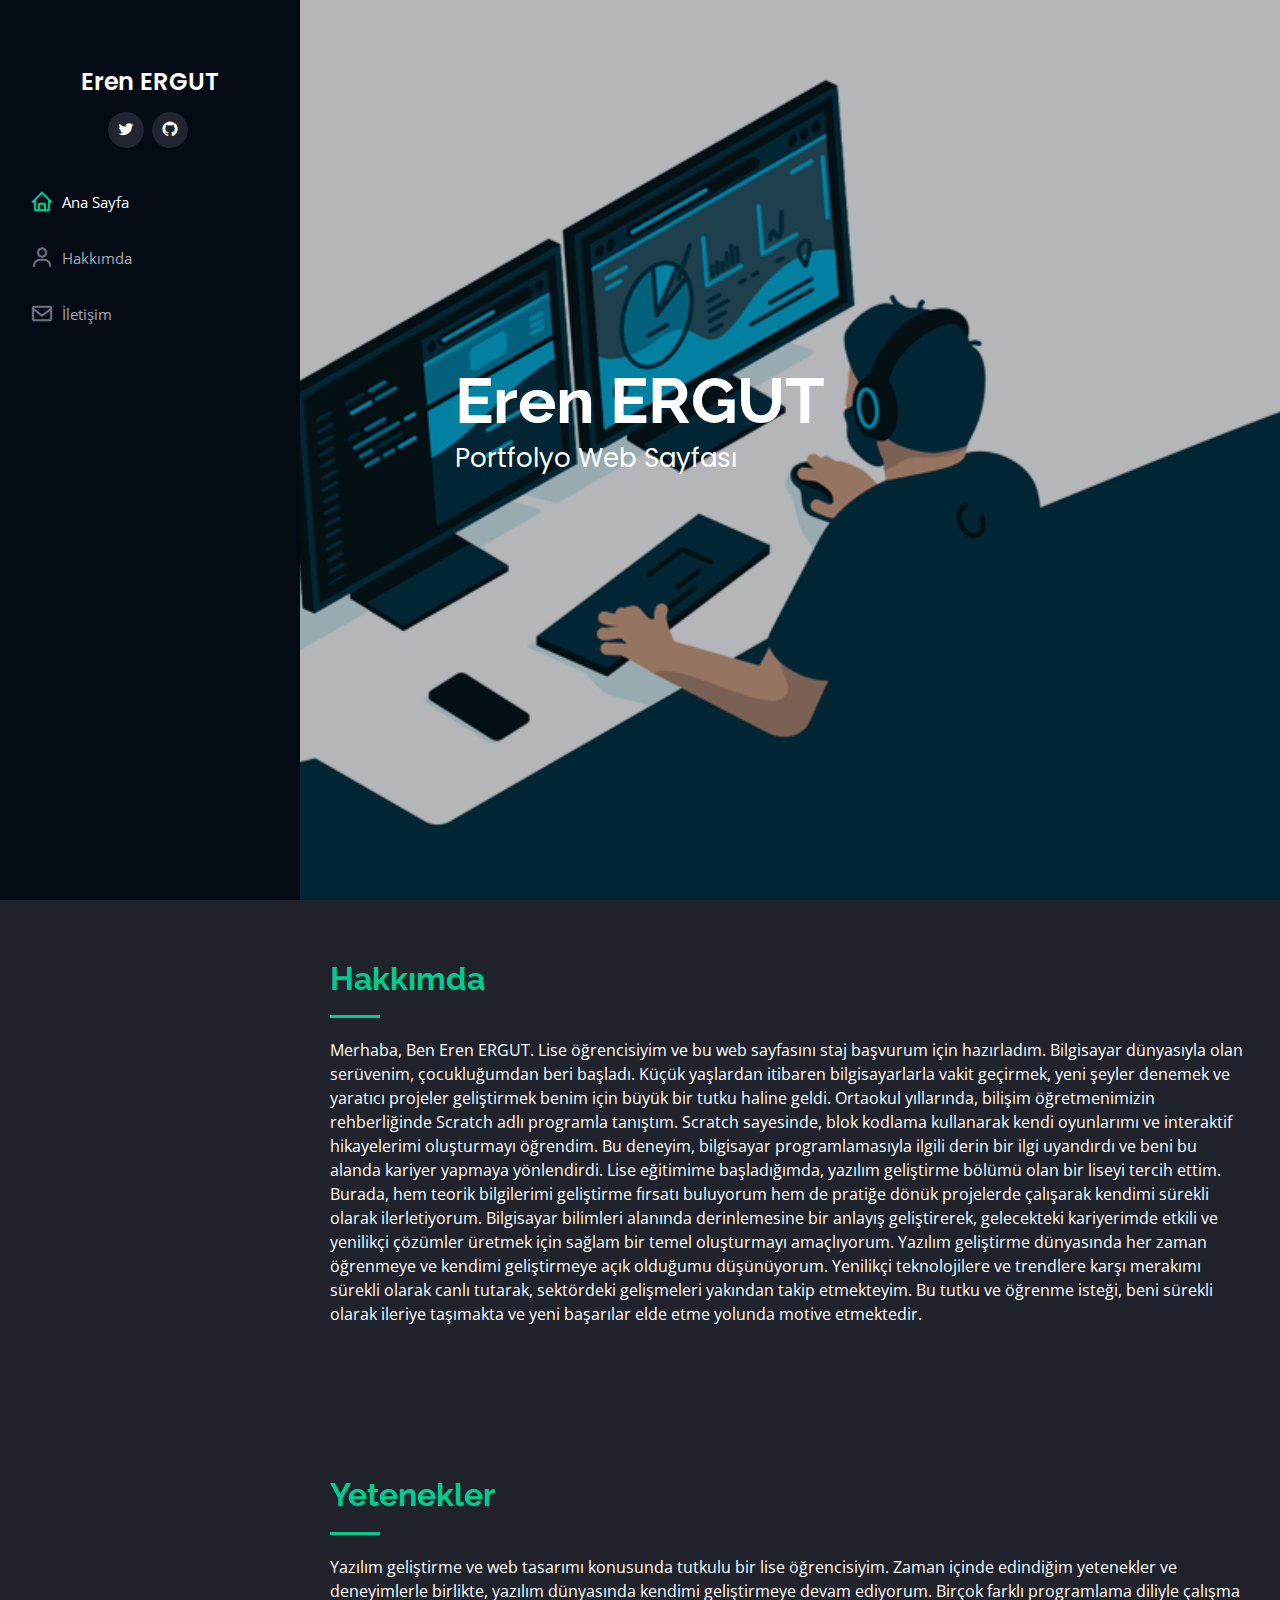
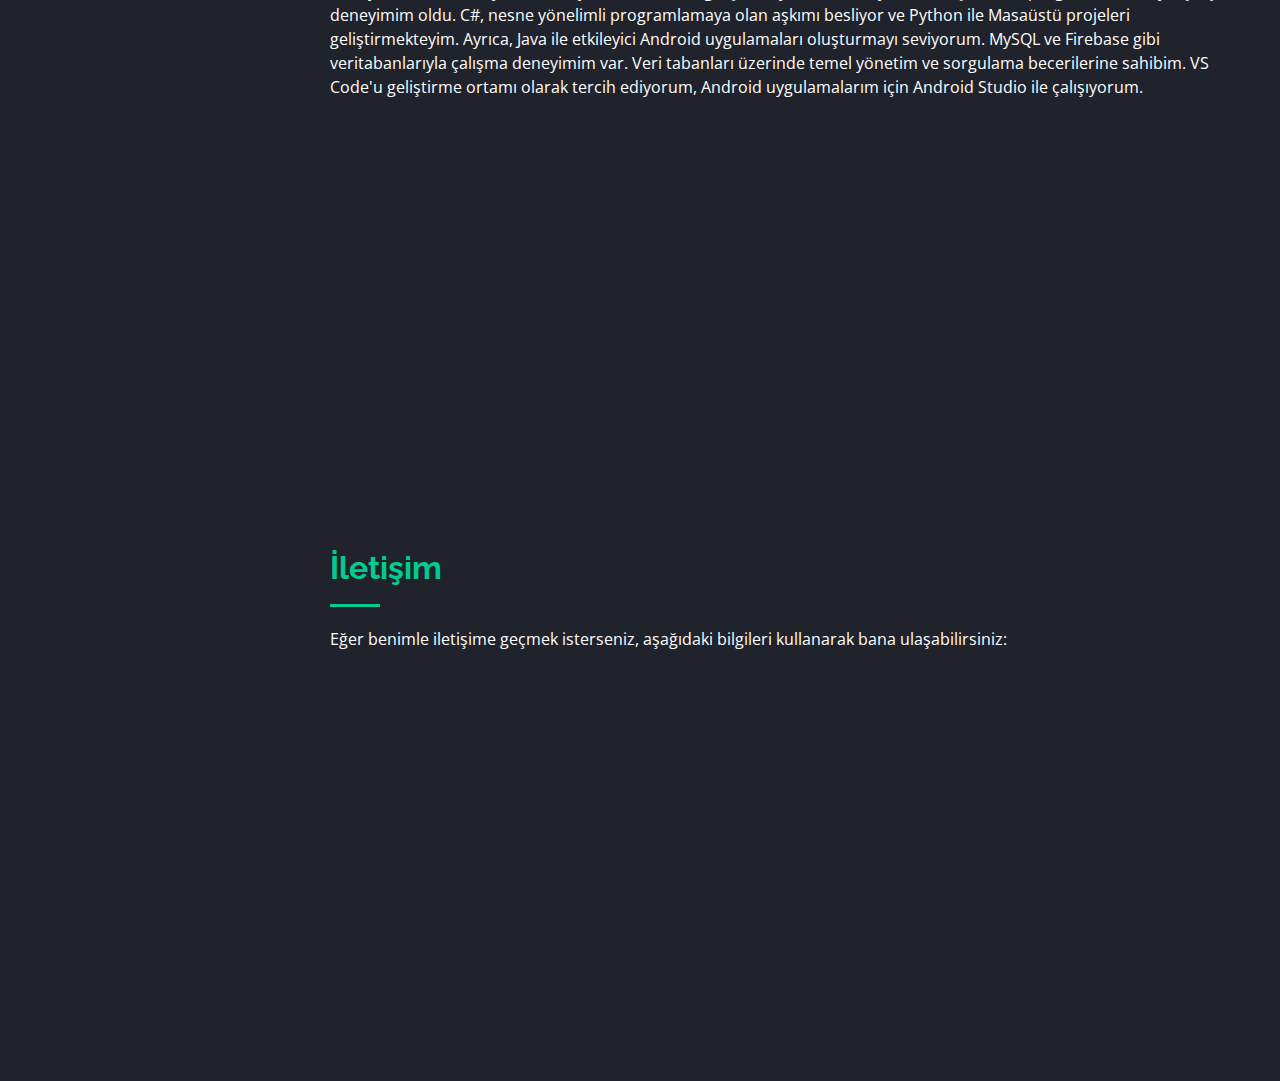
==== index.html @ 52cd5472 "Web" ====
<!DOCTYPE html>
<html lang="tr">

<head>
  <meta charset="utf-8">
  <meta content="width=device-width, initial-scale=1.0" name="viewport">

  <title>Portfolyo</title>
  <meta content="" name="description">
  <meta content="" name="keywords">

  <link rel="shortcut icon" href="assets/img/favicon.png" type="image/x-icon">
  <link href="assets/img/apple-touch-icon.png" rel="apple-touch-icon">

  <link
    href="https://fonts.googleapis.com/css?family=Open+Sans:300,300i,400,400i,600,600i,700,700i|Raleway:300,300i,400,400i,500,500i,600,600i,700,700i|Poppins:300,300i,400,400i,500,500i,600,600i,700,700i"
    rel="stylesheet">

  <link href="assets/vendor/aos/aos.css" rel="stylesheet">
  <link href="assets/vendor/bootstrap/css/bootstrap.min.css" rel="stylesheet">
  <link href="assets/vendor/bootstrap-icons/bootstrap-icons.css" rel="stylesheet">
  <link href="assets/vendor/boxicons/css/boxicons.min.css" rel="stylesheet">
  <link href="assets/vendor/glightbox/css/glightbox.min.css" rel="stylesheet">
  <link href="assets/vendor/swiper/swiper-bundle.min.css" rel="stylesheet">

  <link href="assets/css/style.css" rel="stylesheet">


</head>

<body>

  <i class="bi bi-list mobile-nav-toggle d-xl-none"></i>

  <header id="header">
    <div class="d-flex flex-column">

      <div class="profile">
        <h1 class="text-light"><a href="index.html">Eren ERGUT</a></h1>
        <div class="social-links mt-3 text-center">
          <a href="https://x.com/thewoorens1" target="_blank" class="twitter"><i class="bx bxl-twitter"></i></a>
          <a href="https://github.com/TheWooRenS" class="linkedin"><i class="bx bxl-github"></i></a>
        </div>
      </div>

      <nav id="navbar" class="nav-menu navbar">
        <ul>
          <li><a href="#hero" class="nav-link scrollto active"><i class="bx bx-home"></i> <span>Ana Sayfa</span></a>
          </li>
          <li><a href="#about" class="nav-link scrollto"><i class="bx bx-user"></i> <span>Hakkımda</span></a></li>
          <li><a href="#contact" class="nav-link scrollto"><i class="bx bx-envelope"></i> <span>İletişim</span></a></li>
        </ul>
      </nav>
    </div>
  </header>

  <section id="hero" class="d-flex flex-column justify-content-center align-items-center">
    <div class="hero-container" data-aos="fade-in">
      <h1>Eren ERGUT</h1>
      <p>Portfolyo Web Sayfası</p>
    </div>
  </section>

  <main id="main">

    <section id="about" class="about">
      <div class="container">

        <div class="section-title">
          <h2>Hakkımda</h2>
          <p>Merhaba, Ben Eren ERGUT. Lise öğrencisiyim ve bu web sayfasını staj başvurum için hazırladım.

            Bilgisayar dünyasıyla olan serüvenim, çocukluğumdan beri başladı. Küçük yaşlardan itibaren bilgisayarlarla
            vakit geçirmek, yeni şeyler denemek ve yaratıcı projeler geliştirmek benim için büyük bir tutku haline
            geldi. Ortaokul yıllarında, bilişim öğretmenimizin rehberliğinde Scratch adlı programla tanıştım. Scratch
            sayesinde, blok kodlama kullanarak kendi oyunlarımı ve interaktif hikayelerimi oluşturmayı öğrendim. Bu
            deneyim, bilgisayar programlamasıyla ilgili derin bir ilgi uyandırdı ve beni bu alanda kariyer yapmaya
            yönlendirdi.

            Lise eğitimime başladığımda, yazılım geliştirme bölümü olan bir liseyi tercih ettim. Burada, hem teorik
            bilgilerimi geliştirme fırsatı buluyorum hem de pratiğe dönük projelerde çalışarak kendimi sürekli olarak
            ilerletiyorum. Bilgisayar bilimleri alanında derinlemesine bir anlayış geliştirerek, gelecekteki kariyerimde
            etkili ve yenilikçi çözümler üretmek için sağlam bir temel oluşturmayı amaçlıyorum.

            Yazılım geliştirme dünyasında her zaman öğrenmeye ve kendimi geliştirmeye açık olduğumu düşünüyorum.
            Yenilikçi teknolojilere ve trendlere karşı merakımı sürekli olarak canlı tutarak, sektördeki gelişmeleri
            yakından takip etmekteyim. Bu tutku ve öğrenme isteği, beni sürekli olarak ileriye taşımakta ve yeni
            başarılar elde etme yolunda motive etmektedir.

          </p>
        </div>


      </div>
    </section>

    <section id="skills" class="skills section-bg">
      <div class="container">

        <div class="section-title">
          <h2>Yetenekler</h2>
          <p>Yazılım geliştirme ve web tasarımı konusunda tutkulu bir lise öğrencisiyim.
            Zaman içinde edindiğim yetenekler ve deneyimlerle birlikte, yazılım dünyasında kendimi geliştirmeye devam
            ediyorum.
            Birçok farklı programlama diliyle çalışma deneyimim oldu. C#, nesne yönelimli programlamaya olan aşkımı
            besliyor ve Python
            ile Masaüstü projeleri geliştirmekteyim. Ayrıca, Java ile etkileyici Android uygulamaları oluşturmayı
            seviyorum. MySQL ve Firebase gibi veritabanlarıyla
            çalışma deneyimim var. Veri tabanları üzerinde temel yönetim ve sorgulama becerilerine sahibim. VS Code'u
            geliştirme ortamı olarak tercih ediyorum, Android
            uygulamalarım için Android Studio ile çalışıyorum.

          </p>
        </div>

        <div class="row skills-content">

          <div class="col-lg-6" data-aos="fade-up">

            <div class="progress">
              <span class="skill">HTML <i class="val">100%</i></span>
              <div class="progress-bar-wrap">
                <div class="progress-bar" role="progressbar" aria-valuenow="100" aria-valuemin="0" aria-valuemax="100">
                </div>
              </div>
            </div>

            <div class="progress">
              <span class="skill">CSS <i class="val">90%</i></span>
              <div class="progress-bar-wrap">
                <div class="progress-bar" role="progressbar" aria-valuenow="90" aria-valuemin="0" aria-valuemax="100">
                </div>
              </div>
            </div>


            <div class="progress">
              <span class="skill">React<i class="val">40%</i></span>
              <div class="progress-bar-wrap">
                <div class="progress-bar" role="progressbar" aria-valuenow="40" aria-valuemin="0" aria-valuemax="100">
                </div>
              </div>
            </div>

            <div class="progress">
              <span class="skill">JavaScript <i class="val">75%</i></span>
              <div class="progress-bar-wrap">
                <div class="progress-bar" role="progressbar" aria-valuenow="75" aria-valuemin="0" aria-valuemax="100">
                </div>
              </div>
            </div>


            <div class="progress">
              <span class="skill">C# <i class="val">90%</i></span>
              <div class="progress-bar-wrap">
                <div class="progress-bar" role="progressbar" aria-valuenow="90" aria-valuemin="0" aria-valuemax="100">
                </div>
              </div>
            </div>

          </div>

          <div class="col-lg-6" data-aos="fade-up" data-aos-delay="100">

            <div class="progress">
              <span class="skill">Java (Mobil) <i class="val">80%</i></span>
              <div class="progress-bar-wrap">
                <div class="progress-bar" role="progressbar" aria-valuenow="80" aria-valuemin="0" aria-valuemax="100">
                </div>
              </div>
            </div>

            <div class="progress">
              <span class="skill">Python <i class="val">90%</i></span>
              <div class="progress-bar-wrap">
                <div class="progress-bar" role="progressbar" aria-valuenow="90" aria-valuemin="0" aria-valuemax="100">
                </div>
              </div>
            </div>

            <div class="progress">
              <span class="skill">Arduino <i class="val">90%</i></span>
              <div class="progress-bar-wrap">
                <div class="progress-bar" role="progressbar" aria-valuenow="90" aria-valuemin="0" aria-valuemax="100">
                </div>
              </div>
            </div>



            <div class="progress">
              <span class="skill">Photoshop <i class="val">80%</i></span>
              <div class="progress-bar-wrap">
                <div class="progress-bar" role="progressbar" aria-valuenow="80" aria-valuemin="0" aria-valuemax="100">
                </div>
              </div>
            </div>

            <div class="progress">
              <span class="skill">After Effects <i class="val">60%</i></span>
              <div class="progress-bar-wrap">
                <div class="progress-bar" role="progressbar" aria-valuenow="60" aria-valuemin="0" aria-valuemax="100">
                </div>
              </div>
            </div>

          </div>

        </div>

      </div>
    </section>

    <!-- ======= Contact Section ======= -->
    <section id="contact" class="contact">
      <div class="container">

        <div class="section-title">
          <h2>İletişim</h2>
          <p>Eğer benimle iletişime geçmek isterseniz, aşağıdaki bilgileri kullanarak bana ulaşabilirsiniz:</p>
        </div>

        <div class="row" data-aos="fade-in">

          <div class="col-lg-5 d-flex align-items-stretch">
            <div class="info">

              <div class="address">
                <i class="bi bi-geo-alt"></i>
                <h4>Adres:</h4>
                <p>İstanbul</p>
              </div>

              <div class="email">
                <i class="bi bi-envelope"></i>
                <h4>E-Posta:</h4>
                <p>erenergut@icloud.com</p>
              </div>

            </div>

          </div>

          <p>Herhangi bir soru, öneri veya iş teklifi için her zaman açığım. Lütfen çekinmeden benimle iletişime geçin!

          </p>

    </section>

  </main>


  <a href="#" class="back-to-top d-flex align-items-center justify-content-center"><i
      class="bi bi-arrow-up-short"></i></a>

  <!-- Vendor JS Files -->
  <script src="assets/vendor/purecounter/purecounter_vanilla.js"></script>
  <script src="assets/vendor/aos/aos.js"></script>
  <script src="assets/vendor/bootstrap/js/bootstrap.bundle.min.js"></script>
  <script src="assets/vendor/glightbox/js/glightbox.min.js"></script>
  <script src="assets/vendor/isotope-layout/isotope.pkgd.min.js"></script>
  <script src="assets/vendor/swiper/swiper-bundle.min.js"></script>
  <script src="assets/vendor/typed.js/typed.umd.js"></script>
  <script src="assets/vendor/waypoints/noframework.waypoints.js"></script>
  <script src="assets/vendor/php-email-form/validate.js"></script>

  <!-- Template Main JS File -->
  <script src="assets/js/main.js"></script>

</body>

</html>
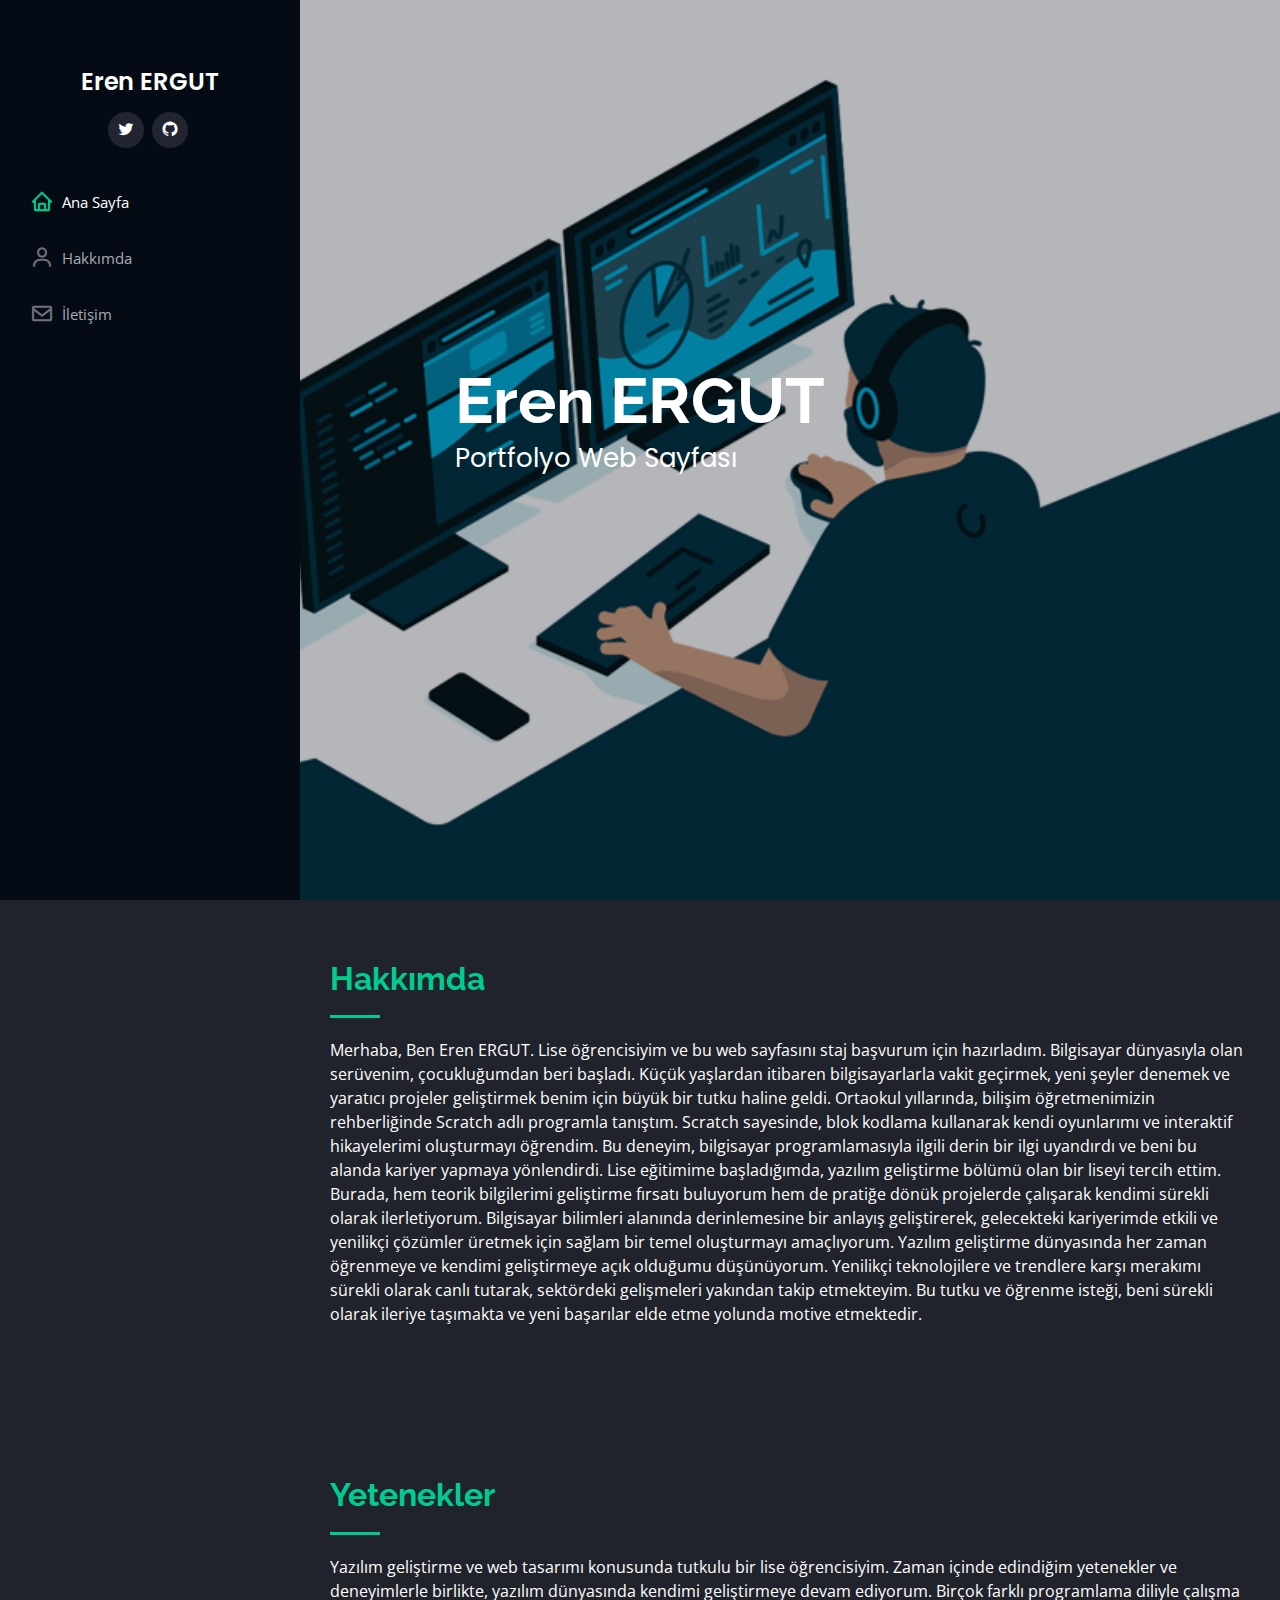
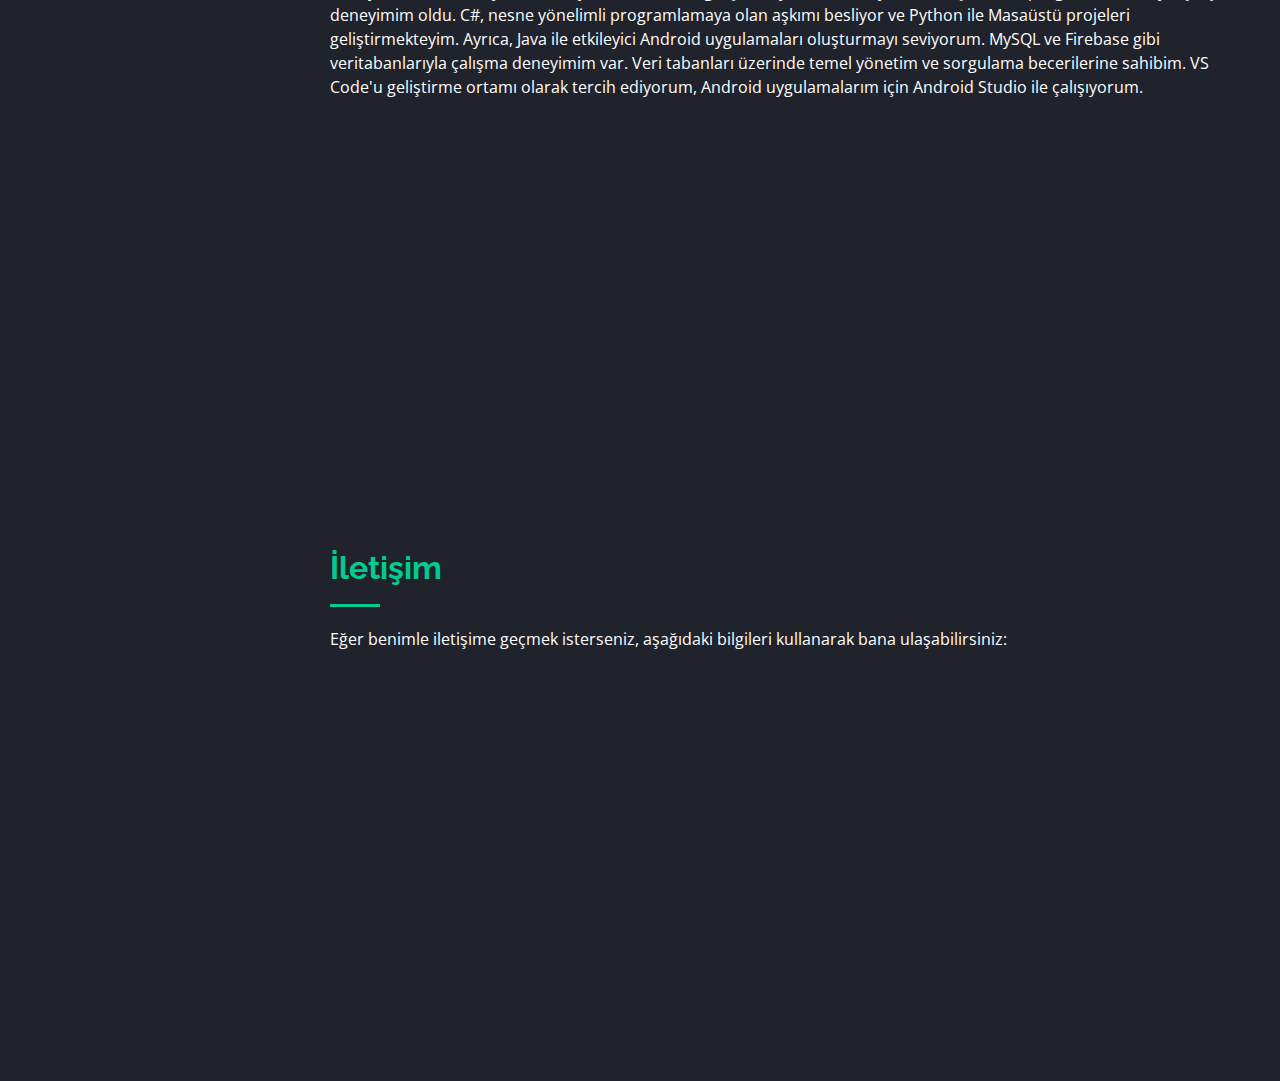
==== commit 4225f8a6: "Update index.html" ====
--- a/index.html
+++ b/index.html
@@ -212,7 +212,6 @@
       </div>
     </section>
 
-    <!-- ======= Contact Section ======= -->
     <section id="contact" class="contact">
       <div class="container">
 
@@ -254,7 +253,6 @@
   <a href="#" class="back-to-top d-flex align-items-center justify-content-center"><i
       class="bi bi-arrow-up-short"></i></a>
 
-  <!-- Vendor JS Files -->
   <script src="assets/vendor/purecounter/purecounter_vanilla.js"></script>
   <script src="assets/vendor/aos/aos.js"></script>
   <script src="assets/vendor/bootstrap/js/bootstrap.bundle.min.js"></script>
@@ -265,7 +263,6 @@
   <script src="assets/vendor/waypoints/noframework.waypoints.js"></script>
   <script src="assets/vendor/php-email-form/validate.js"></script>
 
-  <!-- Template Main JS File -->
   <script src="assets/js/main.js"></script>
 
 </body>
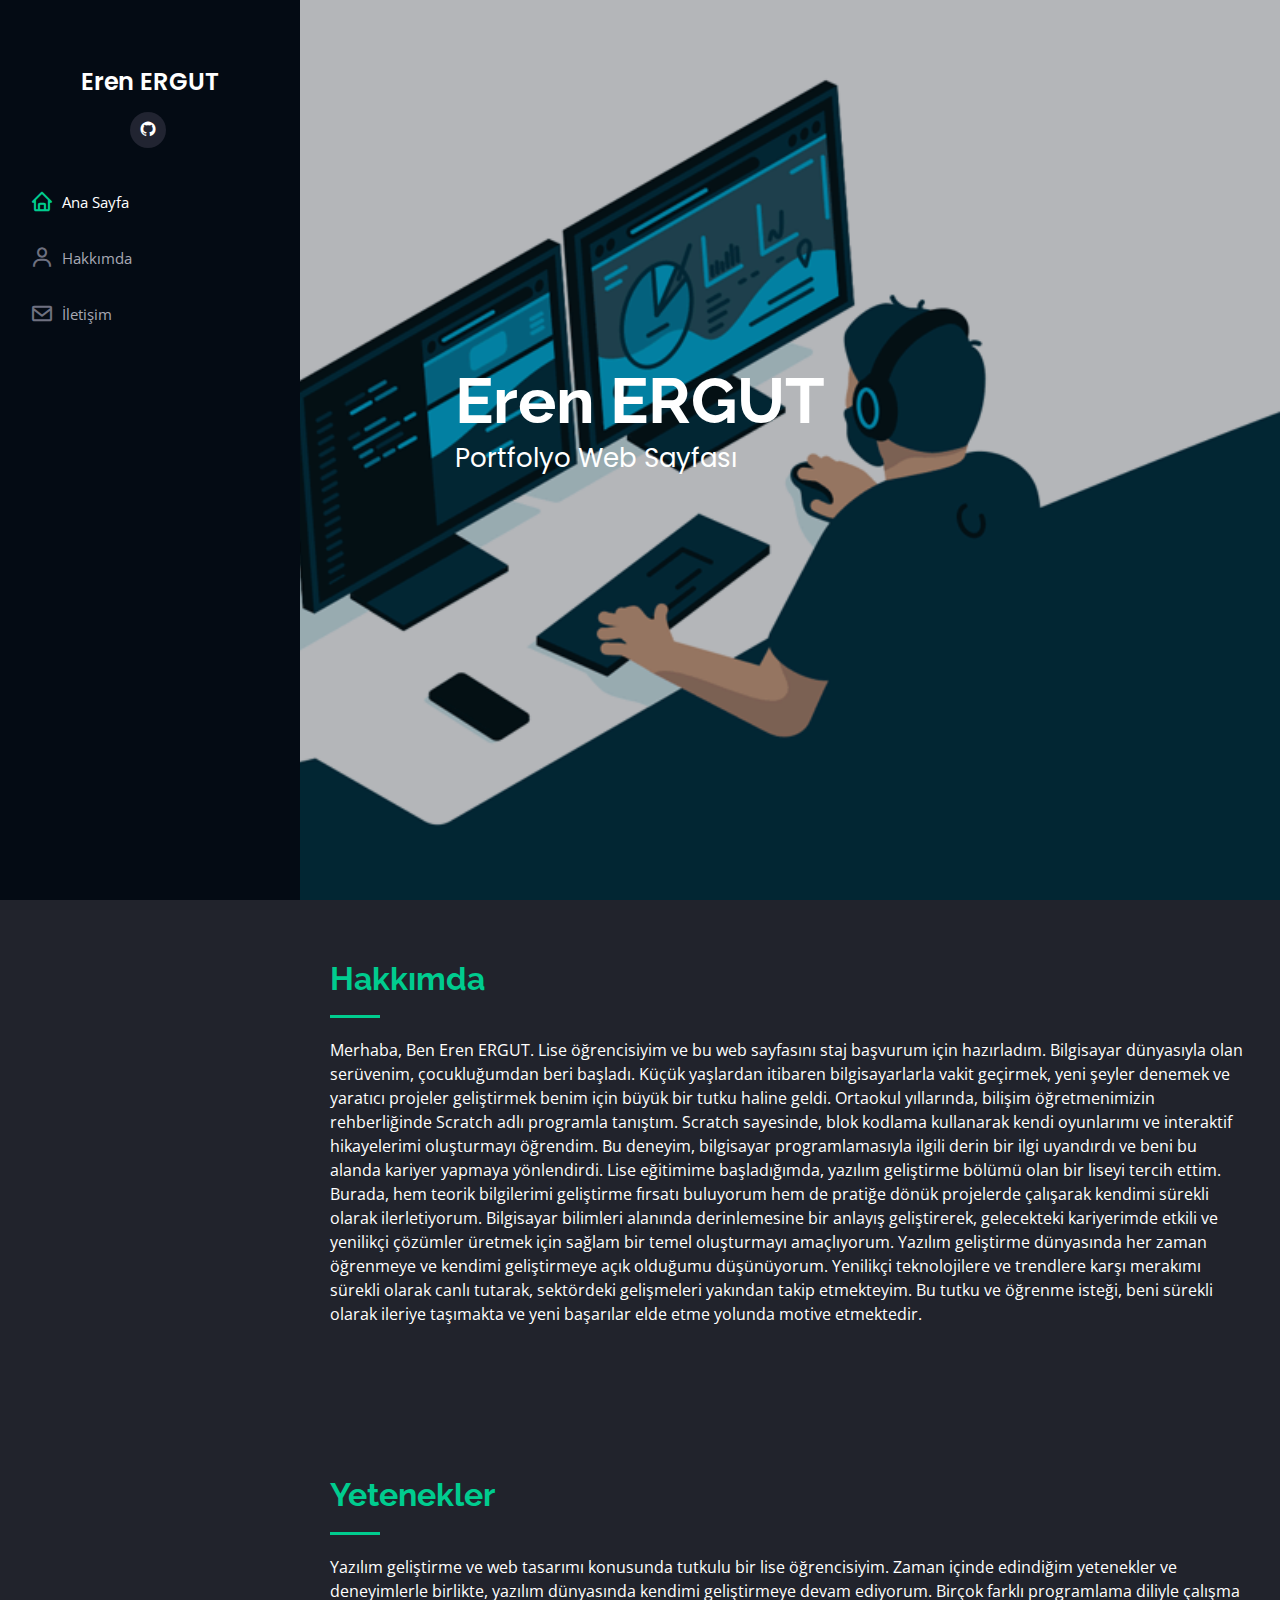
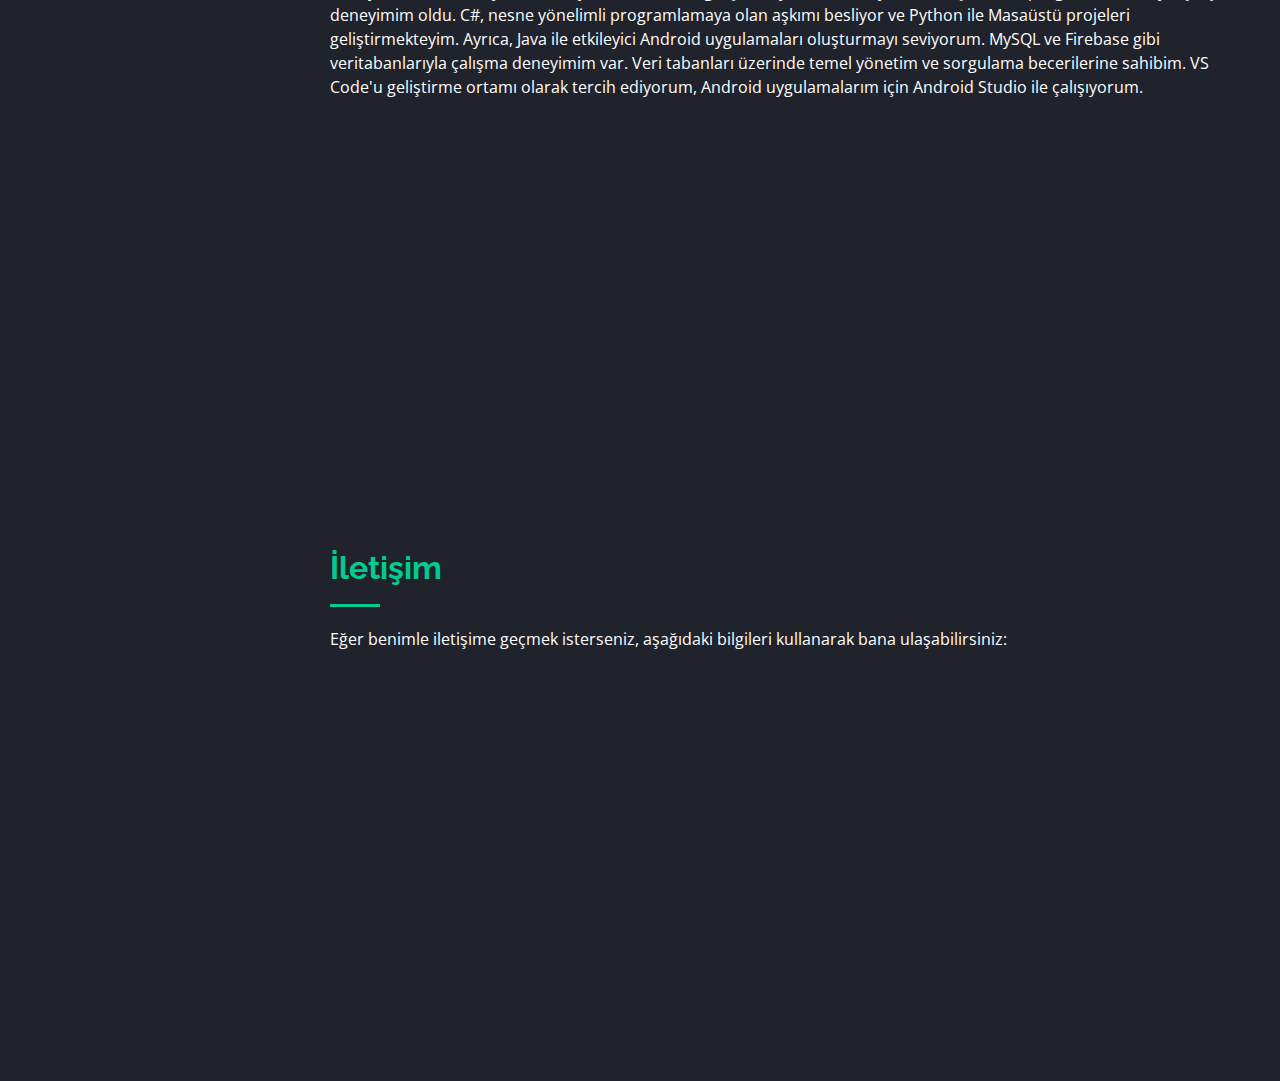
==== commit b247d992: "Update index.html" ====
--- a/index.html
+++ b/index.html
@@ -38,7 +38,6 @@
       <div class="profile">
         <h1 class="text-light"><a href="index.html">Eren ERGUT</a></h1>
         <div class="social-links mt-3 text-center">
-          <a href="https://x.com/thewoorens1" target="_blank" class="twitter"><i class="bx bxl-twitter"></i></a>
           <a href="https://github.com/TheWooRenS" class="linkedin"><i class="bx bxl-github"></i></a>
         </div>
       </div>
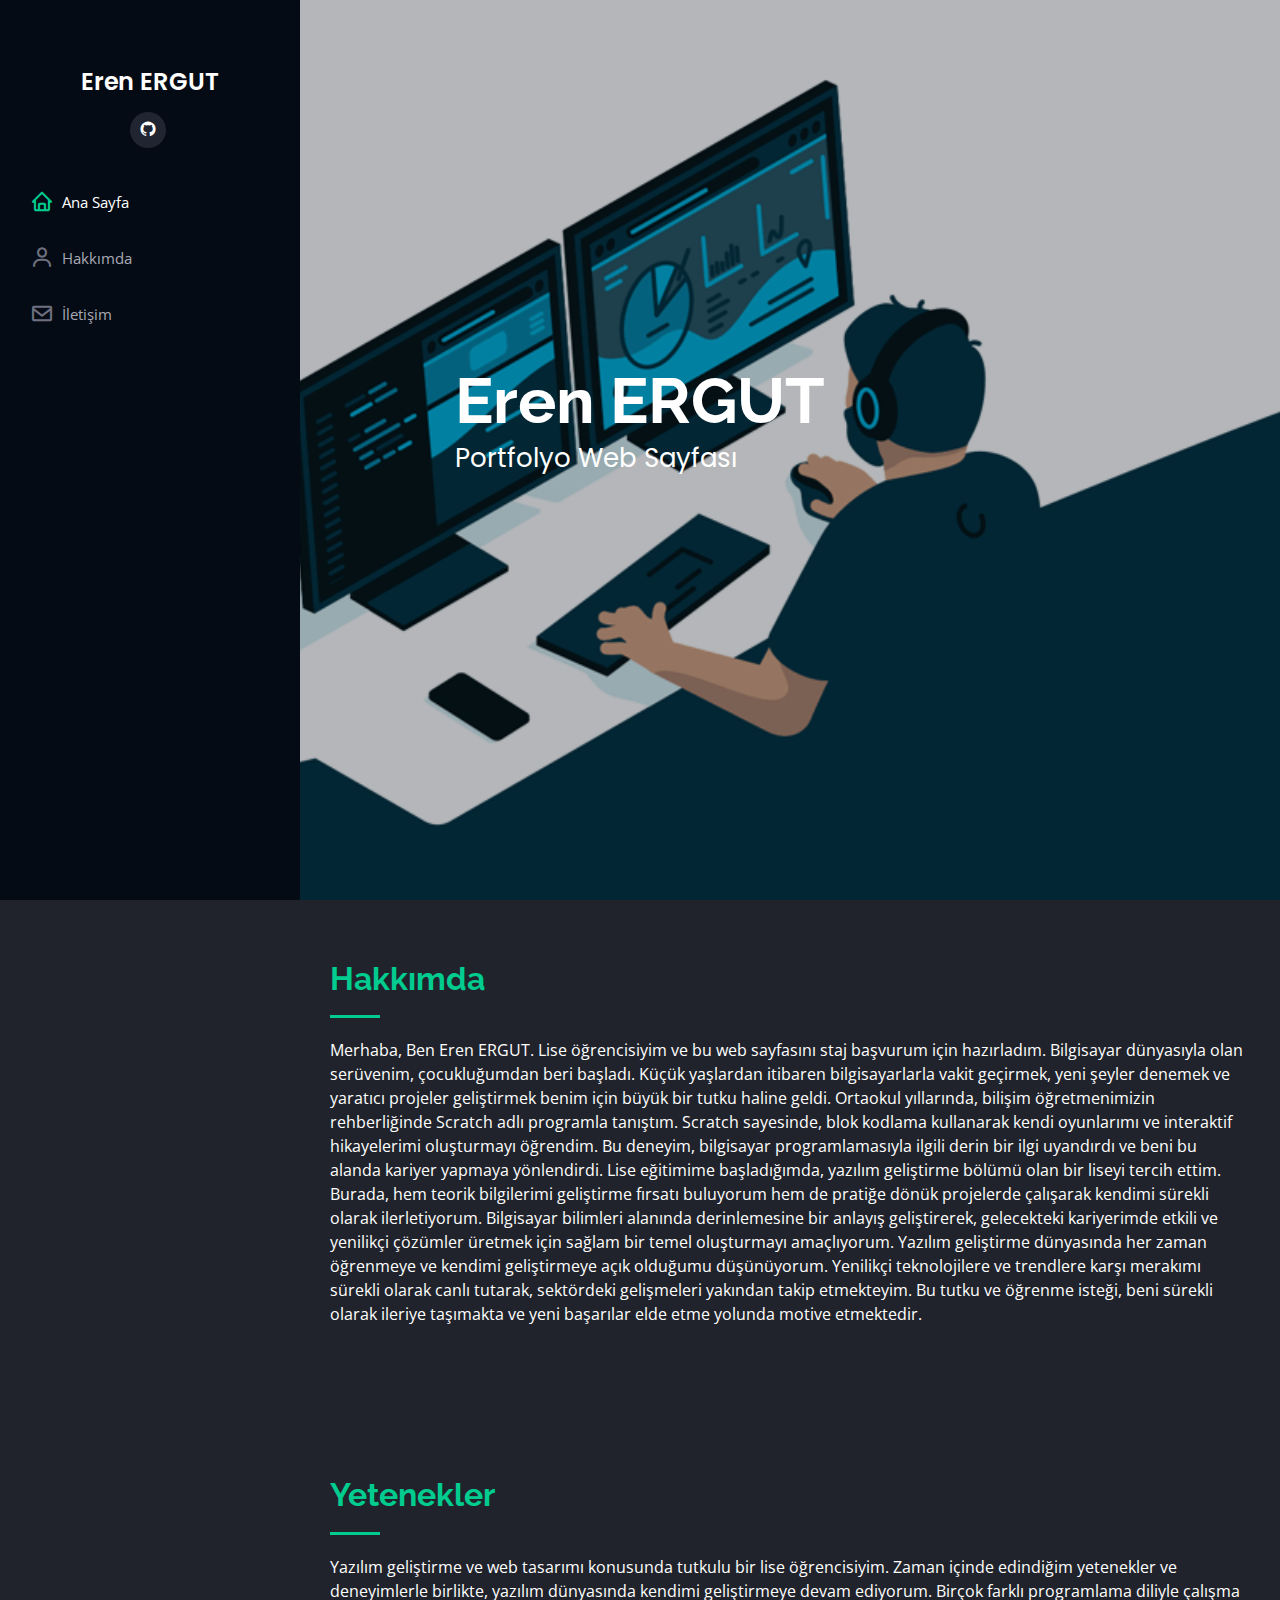
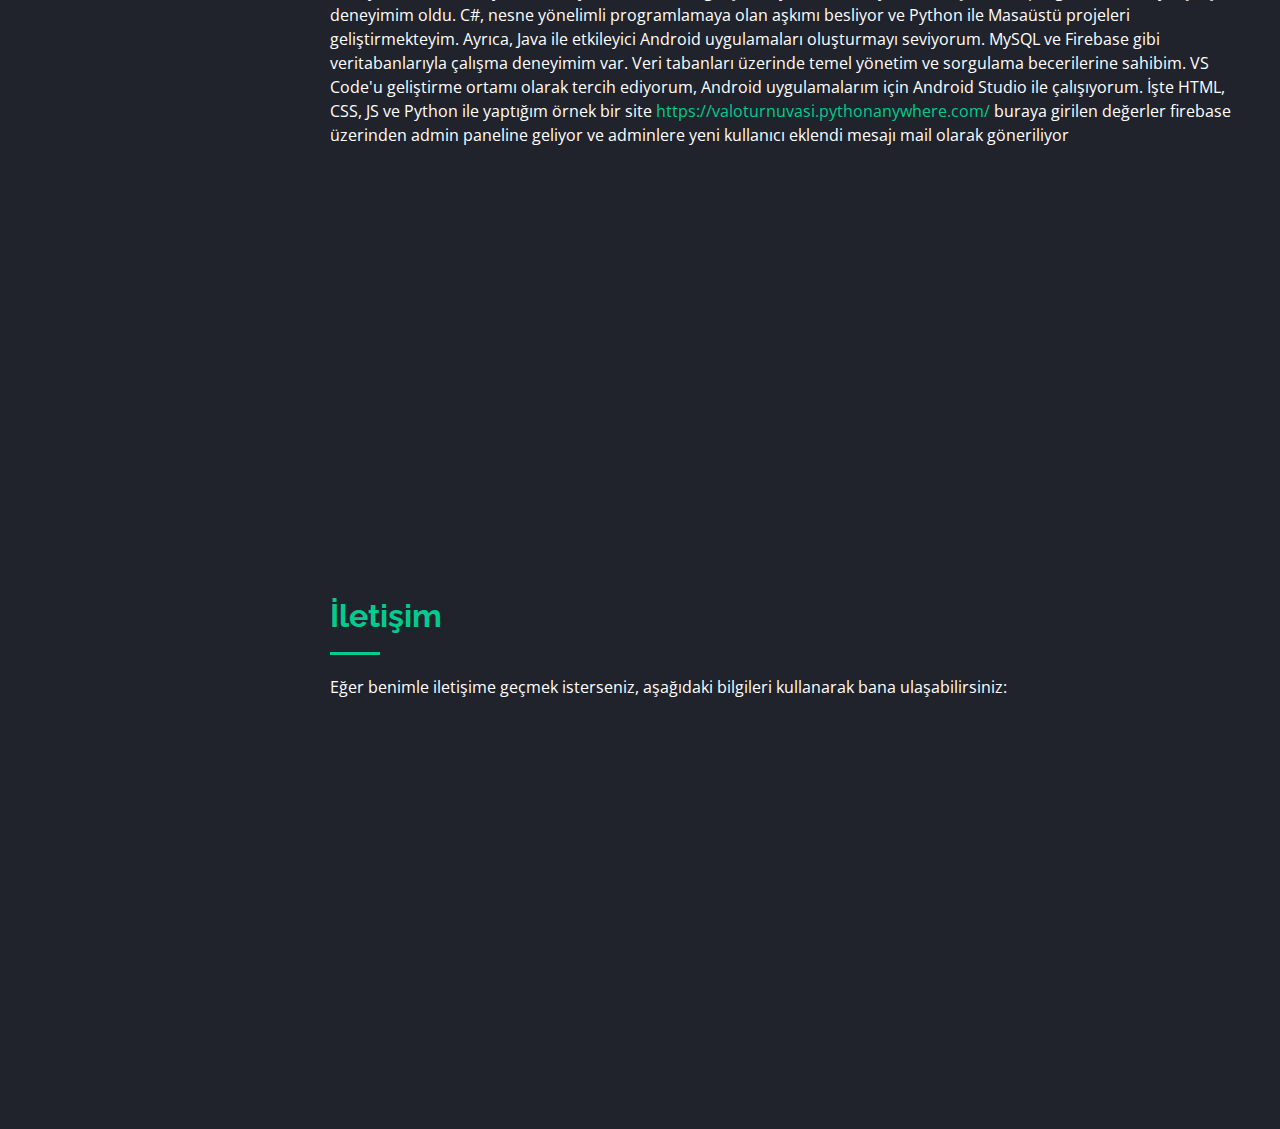
==== commit d0d24def: "Update index.html" ====
--- a/index.html
+++ b/index.html
@@ -108,6 +108,10 @@
             çalışma deneyimim var. Veri tabanları üzerinde temel yönetim ve sorgulama becerilerine sahibim. VS Code'u
             geliştirme ortamı olarak tercih ediyorum, Android
             uygulamalarım için Android Studio ile çalışıyorum.
+           
+            İşte HTML, CSS, JS ve Python ile yaptığım örnek bir site <a href="https://valoturnuvasi.pythonanywhere.com/">https://valoturnuvasi.pythonanywhere.com/</a>
+            buraya girilen değerler firebase üzerinden admin paneline geliyor ve adminlere yeni kullanıcı eklendi
+            mesajı mail olarak göneriliyor
 
           </p>
         </div>
--- a/assets/css/style.css
+++ b/assets/css/style.css
@@ -1,14 +1,3 @@
-/**
-* Template Name: iPortfolio
-* Template URL: https://bootstrapmade.com/iportfolio-bootstrap-portfolio-websites-template/
-* Updated: Mar 17 2024 with Bootstrap v5.3.3
-* Author: BootstrapMade.com
-* License: https://bootstrapmade.com/license/
-*/
-
-/*--------------------------------------------------------------
-# General
---------------------------------------------------------------*/
 body {
   font-family: "Open Sans", sans-serif;
   color: #272829;
@@ -35,9 +24,6 @@
   font-family: "Raleway", sans-serif;
 }
 
-/*--------------------------------------------------------------
-# Back to top button
---------------------------------------------------------------*/
 .back-to-top {
   position: fixed;
   visibility: hidden;
@@ -68,9 +54,6 @@
   opacity: 1;
 }
 
-/*--------------------------------------------------------------
-# Header
---------------------------------------------------------------*/
 #header {
   position: fixed;
   top: 0;
@@ -149,10 +132,7 @@
   }
 }
 
-/*--------------------------------------------------------------
-# Navigation Menu
---------------------------------------------------------------*/
-/* Desktop Navigation */
+
 .nav-menu {
   padding: 30px 0 0 0;
 }
@@ -200,8 +180,6 @@
 .nav-menu li:hover>a i {
   color: #00cc8f;
 }
-
-/* Mobile Navigation */
 .mobile-nav-toggle {
   position: fixed;
   right: 15px;
@@ -231,9 +209,6 @@
   left: 0;
 }
 
-/*--------------------------------------------------------------
-# Hero Section
---------------------------------------------------------------*/
 #hero {
   width: 100%;
   height: 100vh;
@@ -414,9 +389,6 @@
   color: #00cc8f;
 }
 
-/*--------------------------------------------------------------
-# Akills
---------------------------------------------------------------*/
 .skills .progress {
   height: 60px;
   display: block;
@@ -451,9 +423,6 @@
   background-color: #00cc8f;
 }
 
-/*--------------------------------------------------------------
-# Resume
---------------------------------------------------------------*/
 .resume .resume-title {
   font-size: 26px;
   font-weight: 700;
@@ -512,9 +481,6 @@
   border: 2px solid #1f5297;
 }
 
-/*--------------------------------------------------------------
-# Portfolio
---------------------------------------------------------------*/
 .portfolio .portfolio-item {
   margin-bottom: 30px;
 }
@@ -613,9 +579,6 @@
   bottom: 0;
 }
 
-/*--------------------------------------------------------------
-# Portfolio Details
---------------------------------------------------------------*/
 .portfolio-details {
   padding-top: 40px;
 }
@@ -678,9 +641,7 @@
   padding: 0;
 }
 
-/*--------------------------------------------------------------
-# Services
---------------------------------------------------------------*/
+
 .services .icon-box {
   margin-bottom: 20px;
 }
@@ -733,9 +694,7 @@
   font-size: 14px;
 }
 
-/*--------------------------------------------------------------
-# Testimonials
---------------------------------------------------------------*/
+
 .testimonials .testimonials-carousel,
 .testimonials .testimonials-slider {
   overflow: hidden;
@@ -825,9 +784,7 @@
   background-color: #149ddd;
 }
 
-/*--------------------------------------------------------------
-# Contact
---------------------------------------------------------------*/
+
 .contact {
   padding-bottom: 130px;
 }
@@ -946,9 +903,7 @@
   }
 }
 
-/*--------------------------------------------------------------
-# Footer
---------------------------------------------------------------*/
+
 #footer {
   padding: 15px;
   color: #f4f6fd;
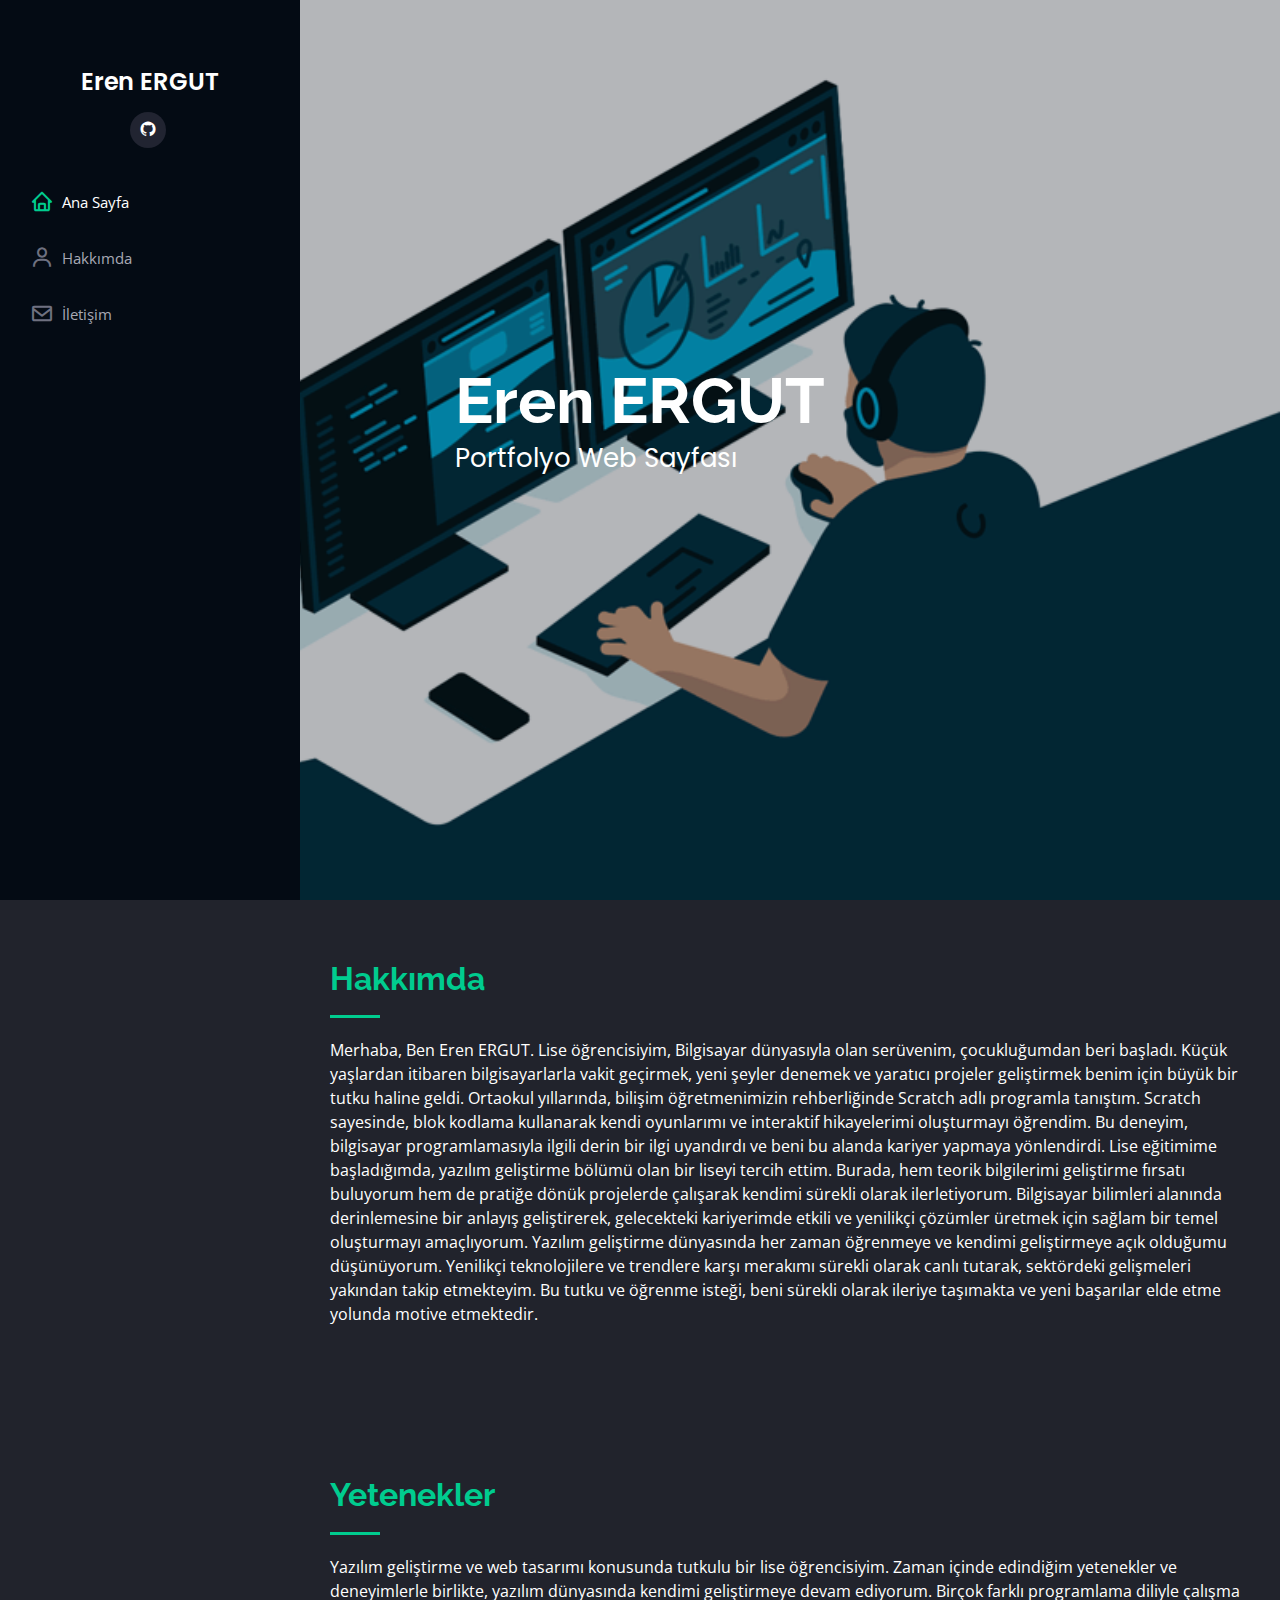
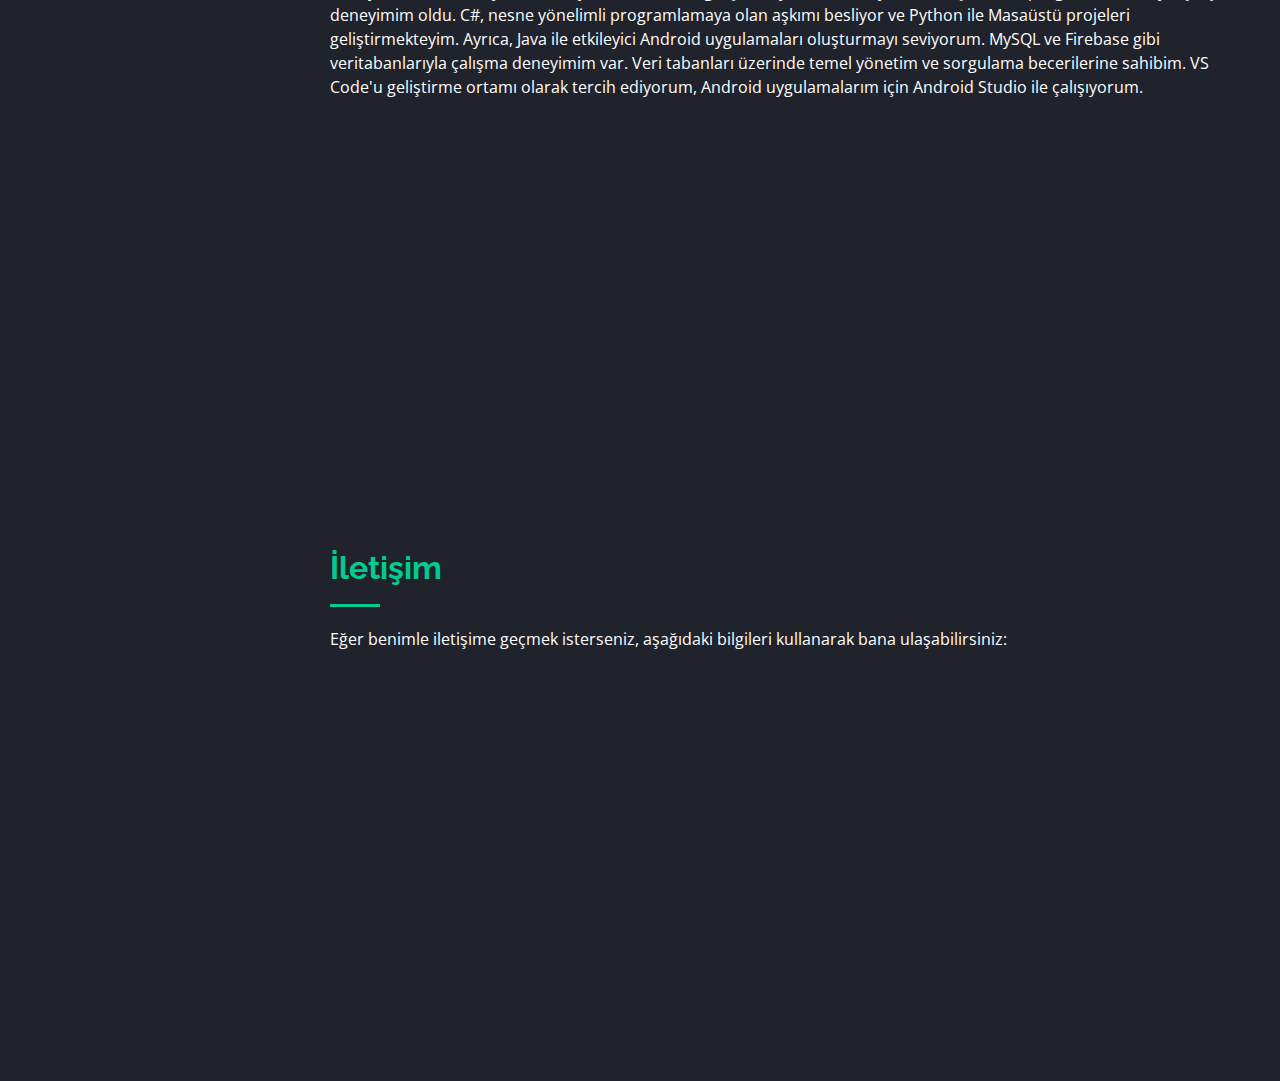
==== commit 8f1aabe9: "Update index.html" ====
--- a/index.html
+++ b/index.html
@@ -67,7 +67,7 @@
 
         <div class="section-title">
           <h2>Hakkımda</h2>
-          <p>Merhaba, Ben Eren ERGUT. Lise öğrencisiyim ve bu web sayfasını staj başvurum için hazırladım.
+          <p>Merhaba, Ben Eren ERGUT. Lise öğrencisiyim,
 
             Bilgisayar dünyasıyla olan serüvenim, çocukluğumdan beri başladı. Küçük yaşlardan itibaren bilgisayarlarla
             vakit geçirmek, yeni şeyler denemek ve yaratıcı projeler geliştirmek benim için büyük bir tutku haline
@@ -108,11 +108,6 @@
             çalışma deneyimim var. Veri tabanları üzerinde temel yönetim ve sorgulama becerilerine sahibim. VS Code'u
             geliştirme ortamı olarak tercih ediyorum, Android
             uygulamalarım için Android Studio ile çalışıyorum.
-           
-            İşte HTML, CSS, JS ve Python ile yaptığım örnek bir site <a href="https://valoturnuvasi.pythonanywhere.com/">https://valoturnuvasi.pythonanywhere.com/</a>
-            buraya girilen değerler firebase üzerinden admin paneline geliyor ve adminlere yeni kullanıcı eklendi
-            mesajı mail olarak göneriliyor
-
           </p>
         </div>
 
@@ -138,72 +133,72 @@
 
 
             <div class="progress">
-              <span class="skill">React<i class="val">40%</i></span>
+              <span class="skill">React<i class="val">75%</i></span>
+              <div class="progress-bar-wrap">
+                <div class="progress-bar" role="progressbar" aria-valuenow="75" aria-valuemin="0" aria-valuemax="100">
+                </div>
+              </div>
+            </div>
+
+            <div class="progress">
+              <span class="skill">JavaScript <i class="val">75%</i></span>
+              <div class="progress-bar-wrap">
+                <div class="progress-bar" role="progressbar" aria-valuenow="75" aria-valuemin="0" aria-valuemax="100">
+                </div>
+              </div>
+            </div>
+
+
+            <div class="progress">
+              <span class="skill">C# <i class="val">90%</i></span>
+              <div class="progress-bar-wrap">
+                <div class="progress-bar" role="progressbar" aria-valuenow="90" aria-valuemin="0" aria-valuemax="100">
+                </div>
+              </div>
+            </div>
+
+          </div>
+
+          <div class="col-lg-6" data-aos="fade-up" data-aos-delay="100">
+
+            <div class="progress">
+              <span class="skill">Java (Mobil) <i class="val">80%</i></span>
+              <div class="progress-bar-wrap">
+                <div class="progress-bar" role="progressbar" aria-valuenow="80" aria-valuemin="0" aria-valuemax="100">
+                </div>
+              </div>
+            </div>
+
+            <div class="progress">
+              <span class="skill">Python <i class="val">100%</i></span>
+              <div class="progress-bar-wrap">
+                <div class="progress-bar" role="progressbar" aria-valuenow="100" aria-valuemin="0" aria-valuemax="100">
+                </div>
+              </div>
+            </div>
+
+            <div class="progress">
+              <span class="skill">Arduino <i class="val">80%</i></span>
+              <div class="progress-bar-wrap">
+                <div class="progress-bar" role="progressbar" aria-valuenow="80" aria-valuemin="0" aria-valuemax="100">
+                </div>
+              </div>
+            </div>
+
+
+
+            <div class="progress">
+              <span class="skill">Photoshop <i class="val">70%</i></span>
+              <div class="progress-bar-wrap">
+                <div class="progress-bar" role="progressbar" aria-valuenow="70" aria-valuemin="0" aria-valuemax="100">
+                </div>
+              </div>
+            </div>
+
+            <div class="progress">
+              <span class="skill">After Effects <i class="val">40%</i></span>
               <div class="progress-bar-wrap">
                 <div class="progress-bar" role="progressbar" aria-valuenow="40" aria-valuemin="0" aria-valuemax="100">
-                </div>
-              </div>
-            </div>
-
-            <div class="progress">
-              <span class="skill">JavaScript <i class="val">75%</i></span>
-              <div class="progress-bar-wrap">
-                <div class="progress-bar" role="progressbar" aria-valuenow="75" aria-valuemin="0" aria-valuemax="100">
-                </div>
-              </div>
-            </div>
-
-
-            <div class="progress">
-              <span class="skill">C# <i class="val">90%</i></span>
-              <div class="progress-bar-wrap">
-                <div class="progress-bar" role="progressbar" aria-valuenow="90" aria-valuemin="0" aria-valuemax="100">
-                </div>
-              </div>
-            </div>
-
-          </div>
-
-          <div class="col-lg-6" data-aos="fade-up" data-aos-delay="100">
-
-            <div class="progress">
-              <span class="skill">Java (Mobil) <i class="val">80%</i></span>
-              <div class="progress-bar-wrap">
-                <div class="progress-bar" role="progressbar" aria-valuenow="80" aria-valuemin="0" aria-valuemax="100">
-                </div>
-              </div>
-            </div>
-
-            <div class="progress">
-              <span class="skill">Python <i class="val">90%</i></span>
-              <div class="progress-bar-wrap">
-                <div class="progress-bar" role="progressbar" aria-valuenow="90" aria-valuemin="0" aria-valuemax="100">
-                </div>
-              </div>
-            </div>
-
-            <div class="progress">
-              <span class="skill">Arduino <i class="val">90%</i></span>
-              <div class="progress-bar-wrap">
-                <div class="progress-bar" role="progressbar" aria-valuenow="90" aria-valuemin="0" aria-valuemax="100">
-                </div>
-              </div>
-            </div>
-
-
-
-            <div class="progress">
-              <span class="skill">Photoshop <i class="val">80%</i></span>
-              <div class="progress-bar-wrap">
-                <div class="progress-bar" role="progressbar" aria-valuenow="80" aria-valuemin="0" aria-valuemax="100">
-                </div>
-              </div>
-            </div>
-
-            <div class="progress">
-              <span class="skill">After Effects <i class="val">60%</i></span>
-              <div class="progress-bar-wrap">
-                <div class="progress-bar" role="progressbar" aria-valuenow="60" aria-valuemin="0" aria-valuemax="100">
                 </div>
               </div>
             </div>
@@ -270,4 +265,4 @@
 
 </body>
 
-</html>+</html>
